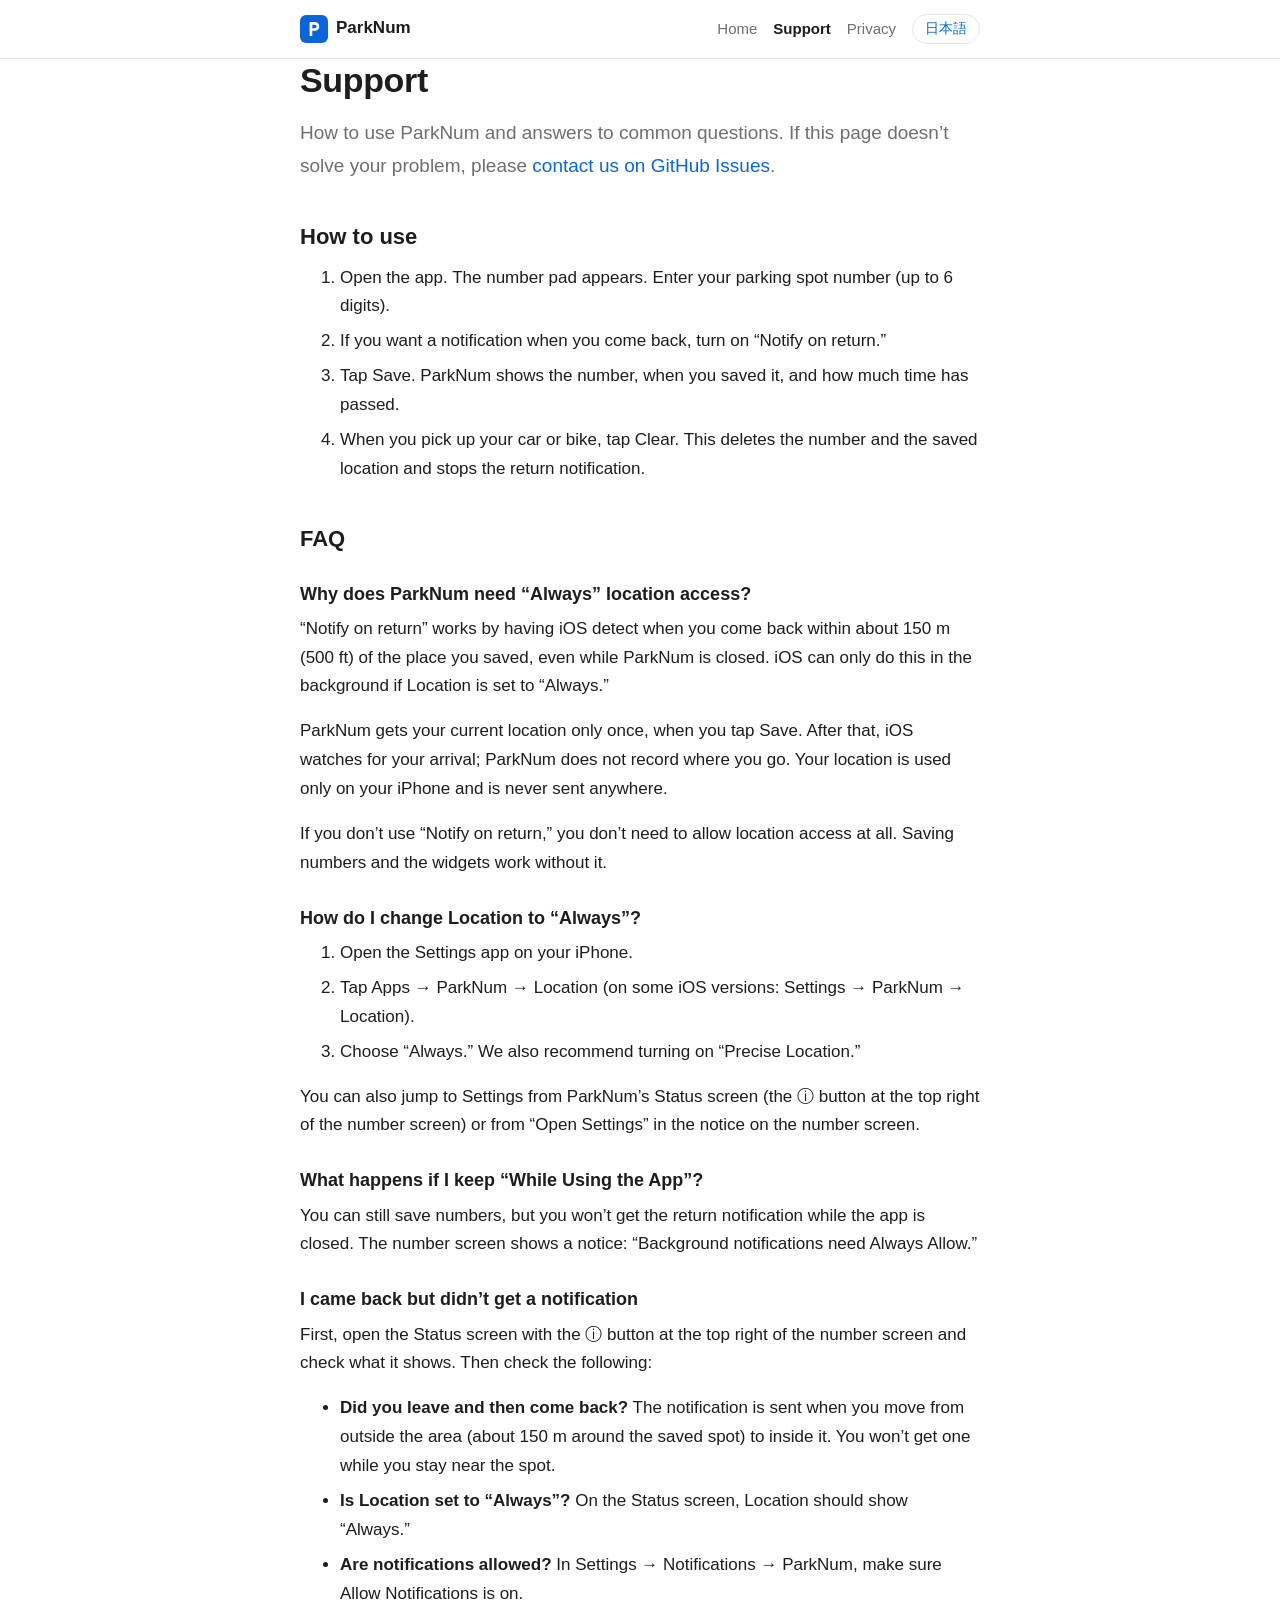
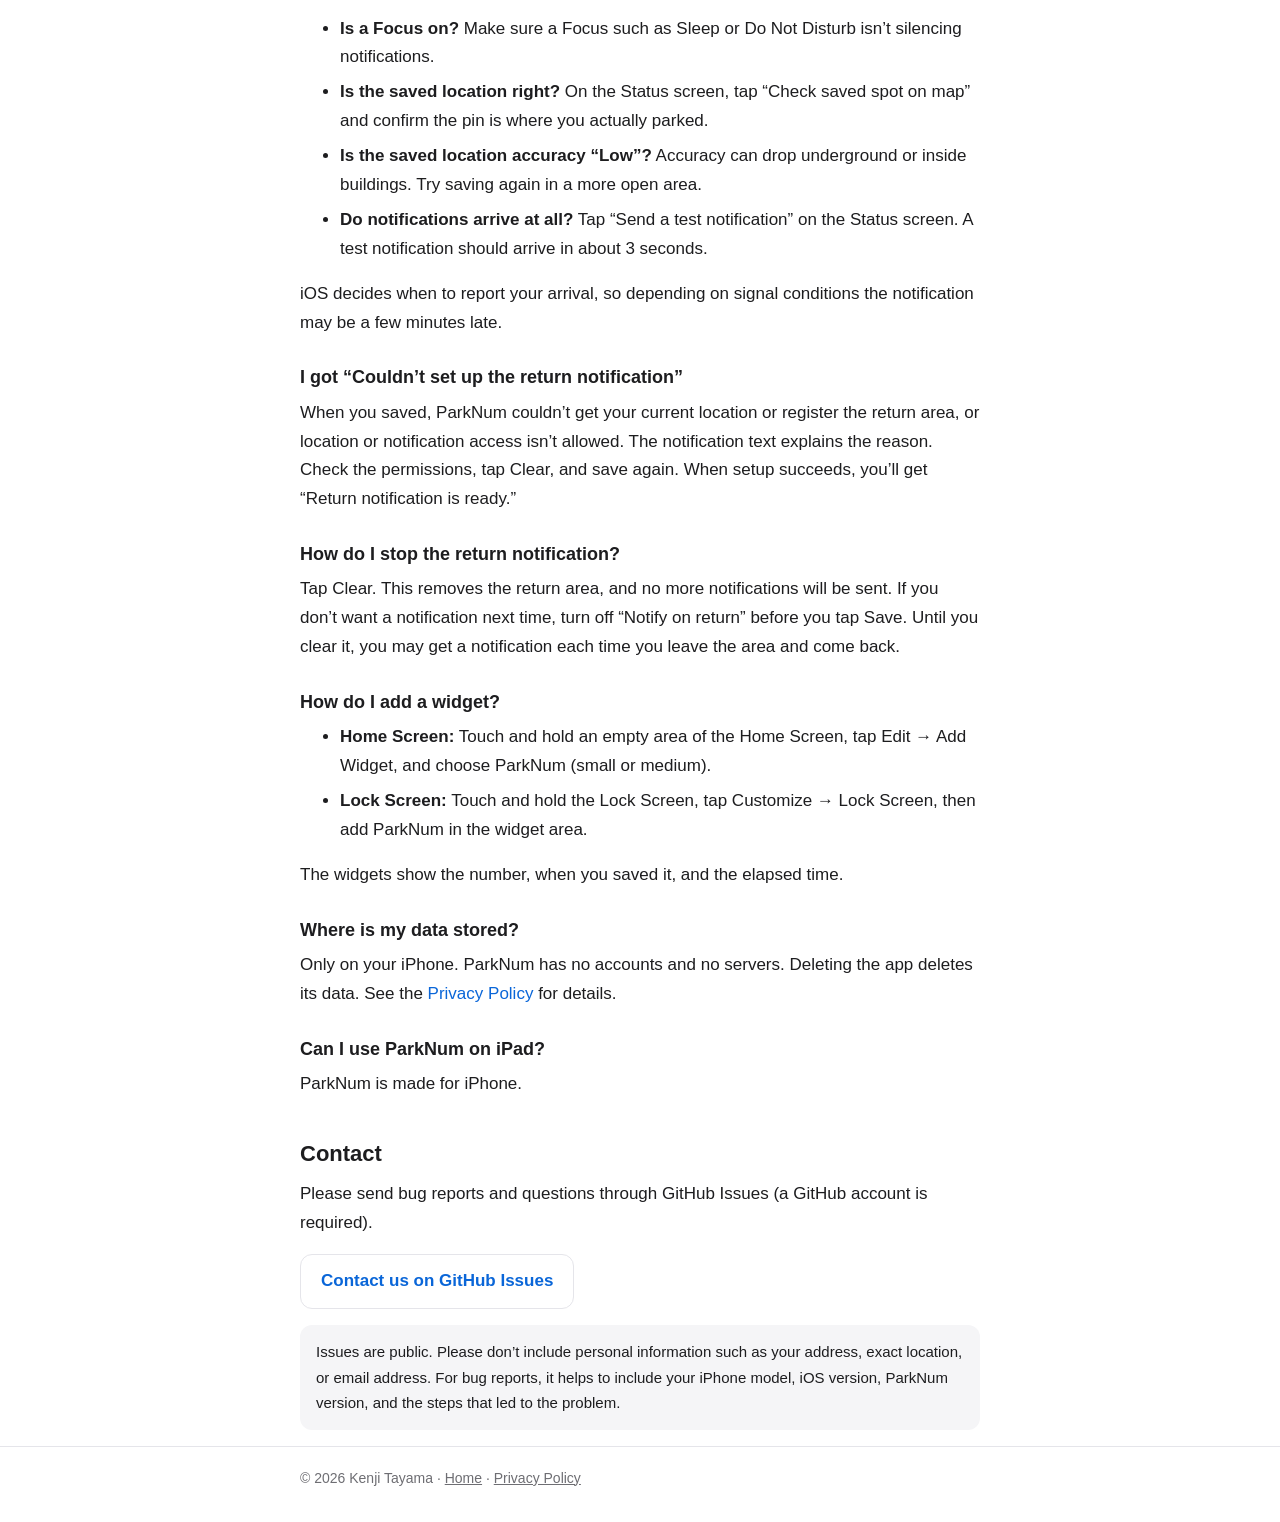
==== en/support/index.html @ 663cba03 "Add ParkNum website: intro, support, and privacy policy in Japanese and English" ====
<!doctype html>
<html lang="en">
<head>
<meta charset="utf-8">
<meta name="viewport" content="width=device-width, initial-scale=1">
<title>Support — ParkNum</title>
<meta name="description" content="How to use ParkNum, setting Location to Always, what to check when notifications don’t arrive, and how to contact us.">
<link rel="alternate" hreflang="ja" href="https://kenjitayama.github.io/parknum-site/ja/support/">
<link rel="alternate" hreflang="en" href="https://kenjitayama.github.io/parknum-site/en/support/">
<link rel="icon" href="../../assets/icon.svg" type="image/svg+xml">
<link rel="stylesheet" href="../../assets/style.css">
</head>
<body>
<header class="site">
  <div class="wrap">
    <a class="brand" href="../"><img src="../../assets/icon.svg" alt="">ParkNum</a>
    <nav class="site">
      <a href="../">Home</a>
      <a href="./" aria-current="page">Support</a>
      <a href="../privacy/">Privacy</a>
    </nav>
    <a class="lang" href="../../ja/support/" hreflang="ja" lang="ja">日本語</a>
  </div>
</header>

<main class="wrap">
  <h1>Support</h1>
  <p class="lead">How to use ParkNum and answers to common questions. If this page doesn’t solve your problem, please <a href="#contact">contact us on GitHub Issues</a>.</p>

  <h2 id="how-to">How to use</h2>
  <ol>
    <li>Open the app. The number pad appears. Enter your parking spot number (up to 6 digits).</li>
    <li>If you want a notification when you come back, turn on “Notify on return.”</li>
    <li>Tap Save. ParkNum shows the number, when you saved it, and how much time has passed.</li>
    <li>When you pick up your car or bike, tap Clear. This deletes the number and the saved location and stops the return notification.</li>
  </ol>

  <h2 id="faq">FAQ</h2>

  <h3 id="always">Why does ParkNum need “Always” location access?</h3>
  <p>“Notify on return” works by having iOS detect when you come back within about 150 m (500 ft) of the place you saved, even while ParkNum is closed. iOS can only do this in the background if Location is set to “Always.”</p>
  <p>ParkNum gets your current location only once, when you tap Save. After that, iOS watches for your arrival; ParkNum does not record where you go. Your location is used only on your iPhone and is never sent anywhere.</p>
  <p>If you don’t use “Notify on return,” you don’t need to allow location access at all. Saving numbers and the widgets work without it.</p>

  <h3 id="set-always">How do I change Location to “Always”?</h3>
  <ol>
    <li>Open the Settings app on your iPhone.</li>
    <li>Tap Apps → ParkNum → Location (on some iOS versions: Settings → ParkNum → Location).</li>
    <li>Choose “Always.” We also recommend turning on “Precise Location.”</li>
  </ol>
  <p>You can also jump to Settings from ParkNum’s Status screen (the ⓘ button at the top right of the number screen) or from “Open Settings” in the notice on the number screen.</p>

  <h3 id="when-in-use">What happens if I keep “While Using the App”?</h3>
  <p>You can still save numbers, but you won’t get the return notification while the app is closed. The number screen shows a notice: “Background notifications need Always Allow.”</p>

  <h3 id="no-notification">I came back but didn’t get a notification</h3>
  <p>First, open the Status screen with the ⓘ button at the top right of the number screen and check what it shows. Then check the following:</p>
  <ul>
    <li><strong>Did you leave and then come back?</strong> The notification is sent when you move from outside the area (about 150 m around the saved spot) to inside it. You won’t get one while you stay near the spot.</li>
    <li><strong>Is Location set to “Always”?</strong> On the Status screen, Location should show “Always.”</li>
    <li><strong>Are notifications allowed?</strong> In Settings → Notifications → ParkNum, make sure Allow Notifications is on.</li>
    <li><strong>Is a Focus on?</strong> Make sure a Focus such as Sleep or Do Not Disturb isn’t silencing notifications.</li>
    <li><strong>Is the saved location right?</strong> On the Status screen, tap “Check saved spot on map” and confirm the pin is where you actually parked.</li>
    <li><strong>Is the saved location accuracy “Low”?</strong> Accuracy can drop underground or inside buildings. Try saving again in a more open area.</li>
    <li><strong>Do notifications arrive at all?</strong> Tap “Send a test notification” on the Status screen. A test notification should arrive in about 3 seconds.</li>
  </ul>
  <p>iOS decides when to report your arrival, so depending on signal conditions the notification may be a few minutes late.</p>

  <h3 id="setup-failed">I got “Couldn’t set up the return notification”</h3>
  <p>When you saved, ParkNum couldn’t get your current location or register the return area, or location or notification access isn’t allowed. The notification text explains the reason. Check the permissions, tap Clear, and save again. When setup succeeds, you’ll get “Return notification is ready.”</p>

  <h3 id="stop">How do I stop the return notification?</h3>
  <p>Tap Clear. This removes the return area, and no more notifications will be sent. If you don’t want a notification next time, turn off “Notify on return” before you tap Save. Until you clear it, you may get a notification each time you leave the area and come back.</p>

  <h3 id="widget">How do I add a widget?</h3>
  <ul>
    <li><strong>Home Screen:</strong> Touch and hold an empty area of the Home Screen, tap Edit → Add Widget, and choose ParkNum (small or medium).</li>
    <li><strong>Lock Screen:</strong> Touch and hold the Lock Screen, tap Customize → Lock Screen, then add ParkNum in the widget area.</li>
  </ul>
  <p>The widgets show the number, when you saved it, and the elapsed time.</p>

  <h3 id="data">Where is my data stored?</h3>
  <p>Only on your iPhone. ParkNum has no accounts and no servers. Deleting the app deletes its data. See the <a href="../privacy/">Privacy Policy</a> for details.</p>

  <h3 id="ipad">Can I use ParkNum on iPad?</h3>
  <p>ParkNum is made for iPhone.</p>

  <h2 id="contact">Contact</h2>
  <p>Please send bug reports and questions through GitHub Issues (a GitHub account is required).</p>
  <p><a class="button" href="https://github.com/kenjitayama/parknum-site/issues/new/choose">Contact us on GitHub Issues</a></p>
  <p class="note">Issues are public. Please don’t include personal information such as your address, exact location, or email address. For bug reports, it helps to include your iPhone model, iOS version, ParkNum version, and the steps that led to the problem.</p>
</main>

<footer class="site">
  <div class="wrap">
    © 2026 Kenji Tayama · <a href="../">Home</a> · <a href="../privacy/">Privacy Policy</a>
  </div>
</footer>
</body>
</html>
---- assets/style.css ----
:root {
  --bg: #ffffff;
  --fg: #1d1d1f;
  --muted: #6e6e73;
  --line: #e5e5ea;
  --card: #f5f5f7;
  --accent: #0a66d8;
  color-scheme: light dark;
}

@media (prefers-color-scheme: dark) {
  :root {
    --bg: #000000;
    --fg: #f5f5f7;
    --muted: #a1a1a6;
    --line: #2c2c2e;
    --card: #1c1c1e;
    --accent: #4a9dff;
  }
}

* { box-sizing: border-box; }

html { -webkit-text-size-adjust: 100%; }

body {
  margin: 0;
  background: var(--bg);
  color: var(--fg);
  font-family: -apple-system, BlinkMacSystemFont, "Helvetica Neue", "Hiragino Sans", "Hiragino Kaku Gothic ProN", "Noto Sans JP", "Segoe UI", Roboto, sans-serif;
  font-size: 17px;
  line-height: 1.7;
}

a { color: var(--accent); text-decoration: none; }
a:hover { text-decoration: underline; }

.wrap { max-width: 720px; margin: 0 auto; padding: 0 20px; }

header.site {
  border-bottom: 1px solid var(--line);
}
header.site .wrap {
  display: flex;
  align-items: center;
  gap: 16px;
  flex-wrap: wrap;
  padding-top: 14px;
  padding-bottom: 14px;
}
.brand {
  display: flex;
  align-items: center;
  gap: 8px;
  font-weight: 700;
  color: var(--fg);
  margin-right: auto;
}
.brand img { width: 28px; height: 28px; }
nav.site { display: flex; gap: 16px; font-size: 15px; }
nav.site a { color: var(--muted); }
nav.site a[aria-current="page"] { color: var(--fg); font-weight: 600; }
.lang {
  font-size: 14px;
  border: 1px solid var(--line);
  border-radius: 999px;
  padding: 2px 12px;
}

main { padding: 40px 0 56px; }

h1 { font-size: 34px; line-height: 1.25; margin: 0 0 16px; letter-spacing: -0.01em; }
h2 { font-size: 22px; line-height: 1.35; margin: 40px 0 12px; }
h3 { font-size: 18px; line-height: 1.4; margin: 28px 0 8px; }
p, ul, ol { margin: 0 0 16px; }
li { margin-bottom: 6px; }
.lead { font-size: 19px; color: var(--muted); }
.muted { color: var(--muted); font-size: 15px; }

.features {
  list-style: none;
  padding: 0;
  display: grid;
  gap: 12px;
}
.features li {
  background: var(--card);
  border-radius: 14px;
  padding: 16px 18px;
  margin: 0;
}
.features strong { display: block; margin-bottom: 2px; }

.facts {
  display: grid;
  grid-template-columns: max-content 1fr;
  gap: 6px 20px;
  margin: 0 0 16px;
}
.facts dt { color: var(--muted); }
.facts dd { margin: 0; }

details {
  border-bottom: 1px solid var(--line);
  padding: 12px 0;
}
details summary {
  cursor: pointer;
  font-weight: 600;
}
details[open] summary { margin-bottom: 8px; }

.note {
  background: var(--card);
  border-radius: 12px;
  padding: 14px 16px;
  font-size: 15px;
}

.choice { display: flex; gap: 12px; flex-wrap: wrap; margin-top: 24px; }
.button {
  display: inline-block;
  border: 1px solid var(--line);
  border-radius: 12px;
  padding: 12px 20px;
  font-weight: 600;
}

footer.site {
  border-top: 1px solid var(--line);
  padding: 20px 0 32px;
  font-size: 14px;
  color: var(--muted);
}
footer.site a { color: var(--muted); text-decoration: underline; }
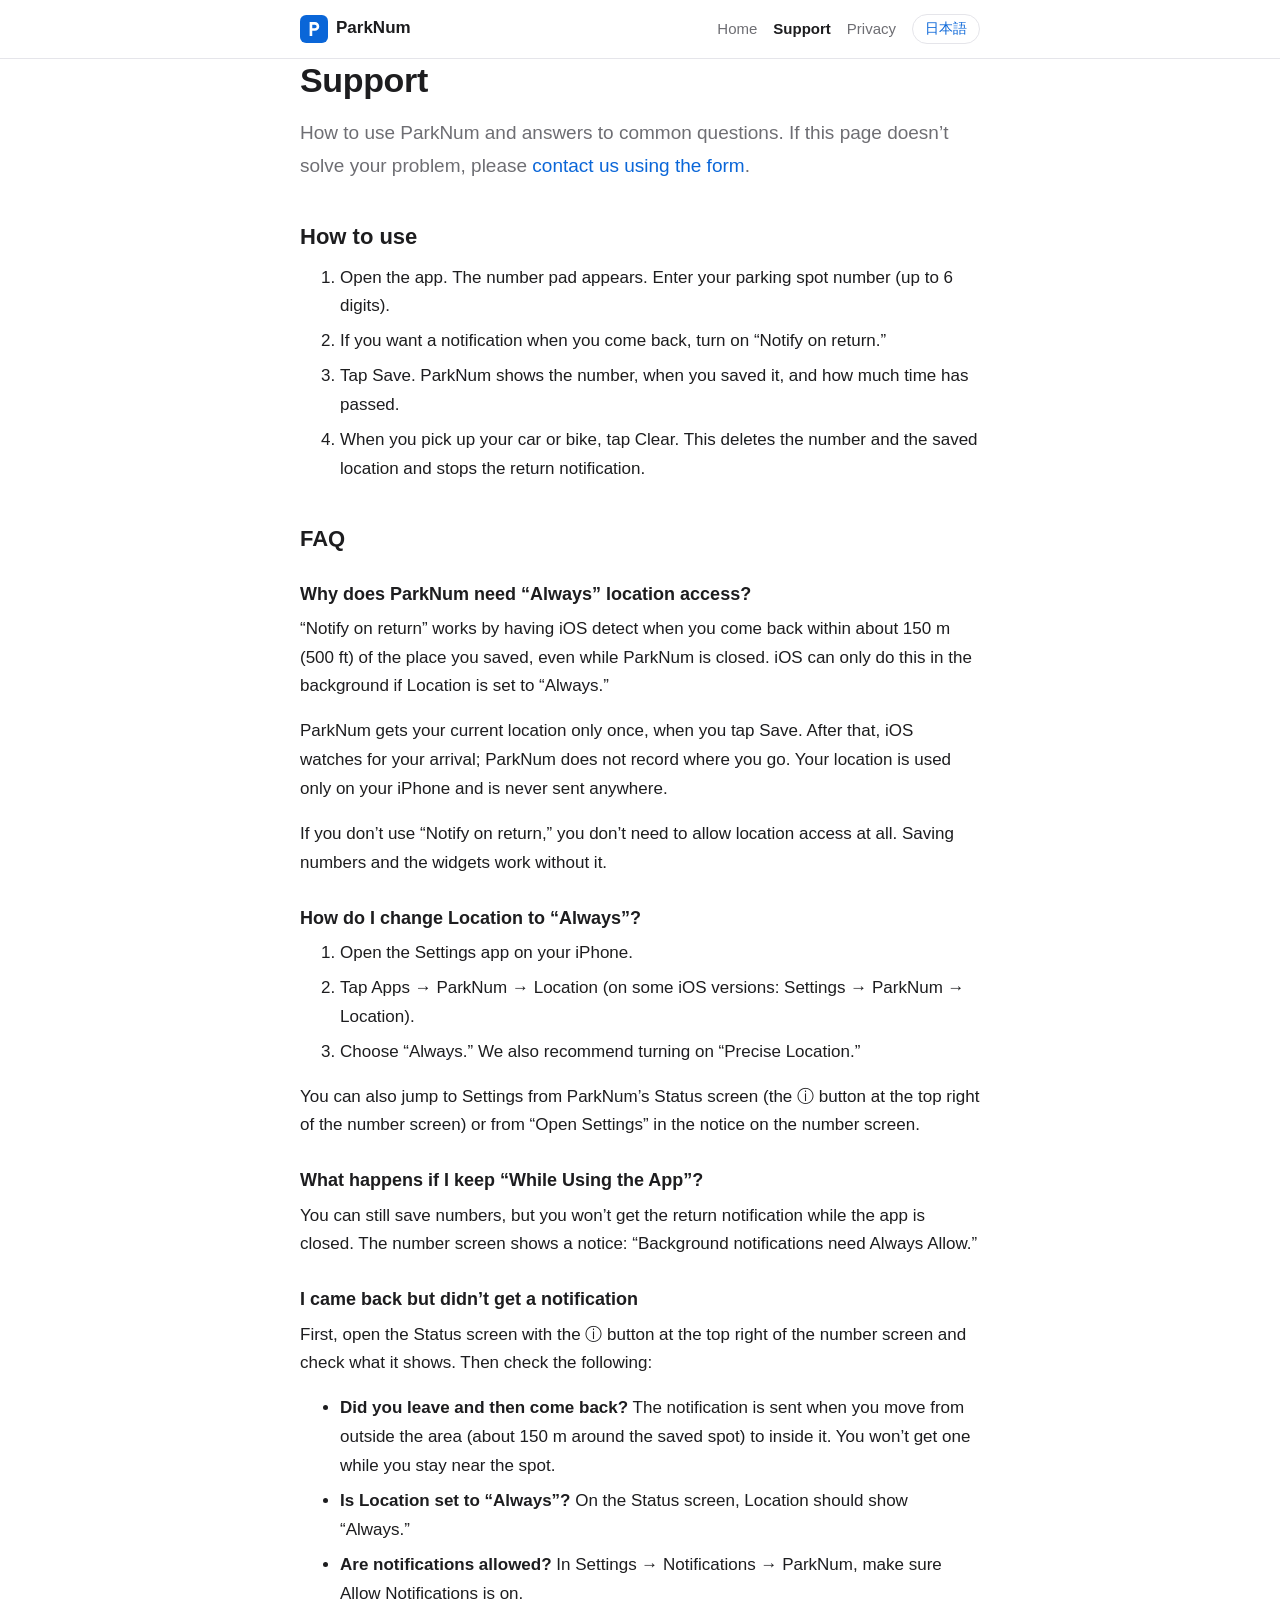
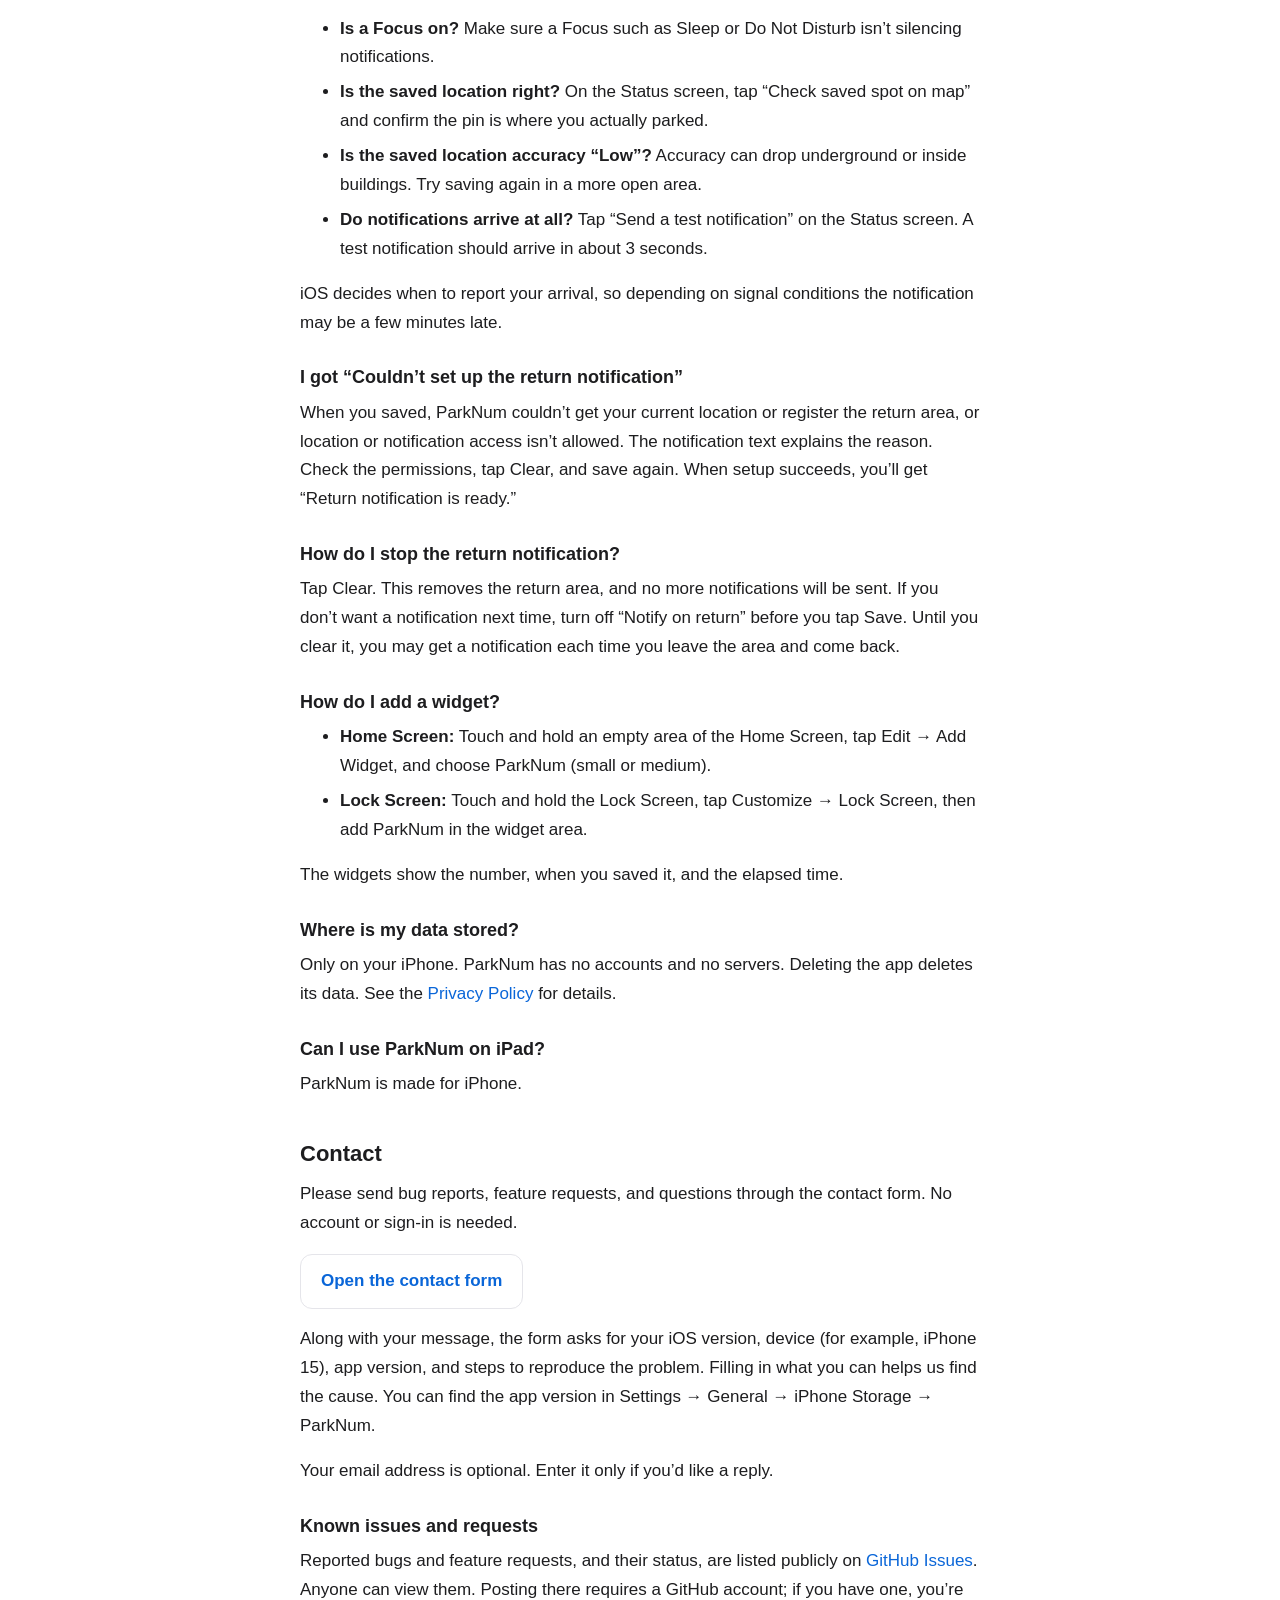
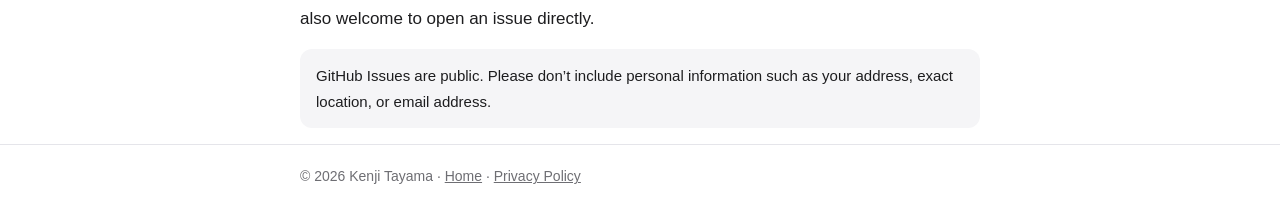
==== commit 2f65a1dc: "Make the Google Form the primary support contact and link the known-issues list" ====
--- a/en/support/index.html
+++ b/en/support/index.html
@@ -25,7 +25,7 @@
 
 <main class="wrap">
   <h1>Support</h1>
-  <p class="lead">How to use ParkNum and answers to common questions. If this page doesn’t solve your problem, please <a href="#contact">contact us on GitHub Issues</a>.</p>
+  <p class="lead">How to use ParkNum and answers to common questions. If this page doesn’t solve your problem, please <a href="#contact">contact us using the form</a>.</p>
 
   <h2 id="how-to">How to use</h2>
   <ol>
@@ -86,9 +86,14 @@
   <p>ParkNum is made for iPhone.</p>
 
   <h2 id="contact">Contact</h2>
-  <p>Please send bug reports and questions through GitHub Issues (a GitHub account is required).</p>
-  <p><a class="button" href="https://github.com/kenjitayama/parknum-site/issues/new/choose">Contact us on GitHub Issues</a></p>
-  <p class="note">Issues are public. Please don’t include personal information such as your address, exact location, or email address. For bug reports, it helps to include your iPhone model, iOS version, ParkNum version, and the steps that led to the problem.</p>
+  <p>Please send bug reports, feature requests, and questions through the contact form. No account or sign-in is needed.</p>
+  <p><a class="button" href="https://forms.gle/H2Dxd4RhXW7EbtMq8">Open the contact form</a></p>
+  <p>Along with your message, the form asks for your iOS version, device (for example, iPhone 15), app version, and steps to reproduce the problem. Filling in what you can helps us find the cause. You can find the app version in Settings → General → iPhone Storage → ParkNum.</p>
+  <p>Your email address is optional. Enter it only if you’d like a reply.</p>
+
+  <h3 id="known-issues">Known issues and requests</h3>
+  <p>Reported bugs and feature requests, and their status, are listed publicly on <a href="https://github.com/kenjitayama/ParkNum/issues">GitHub Issues</a>. Anyone can view them. Posting there requires a GitHub account; if you have one, you’re also welcome to open an issue directly.</p>
+  <p class="note">GitHub Issues are public. Please don’t include personal information such as your address, exact location, or email address.</p>
 </main>
 
 <footer class="site">
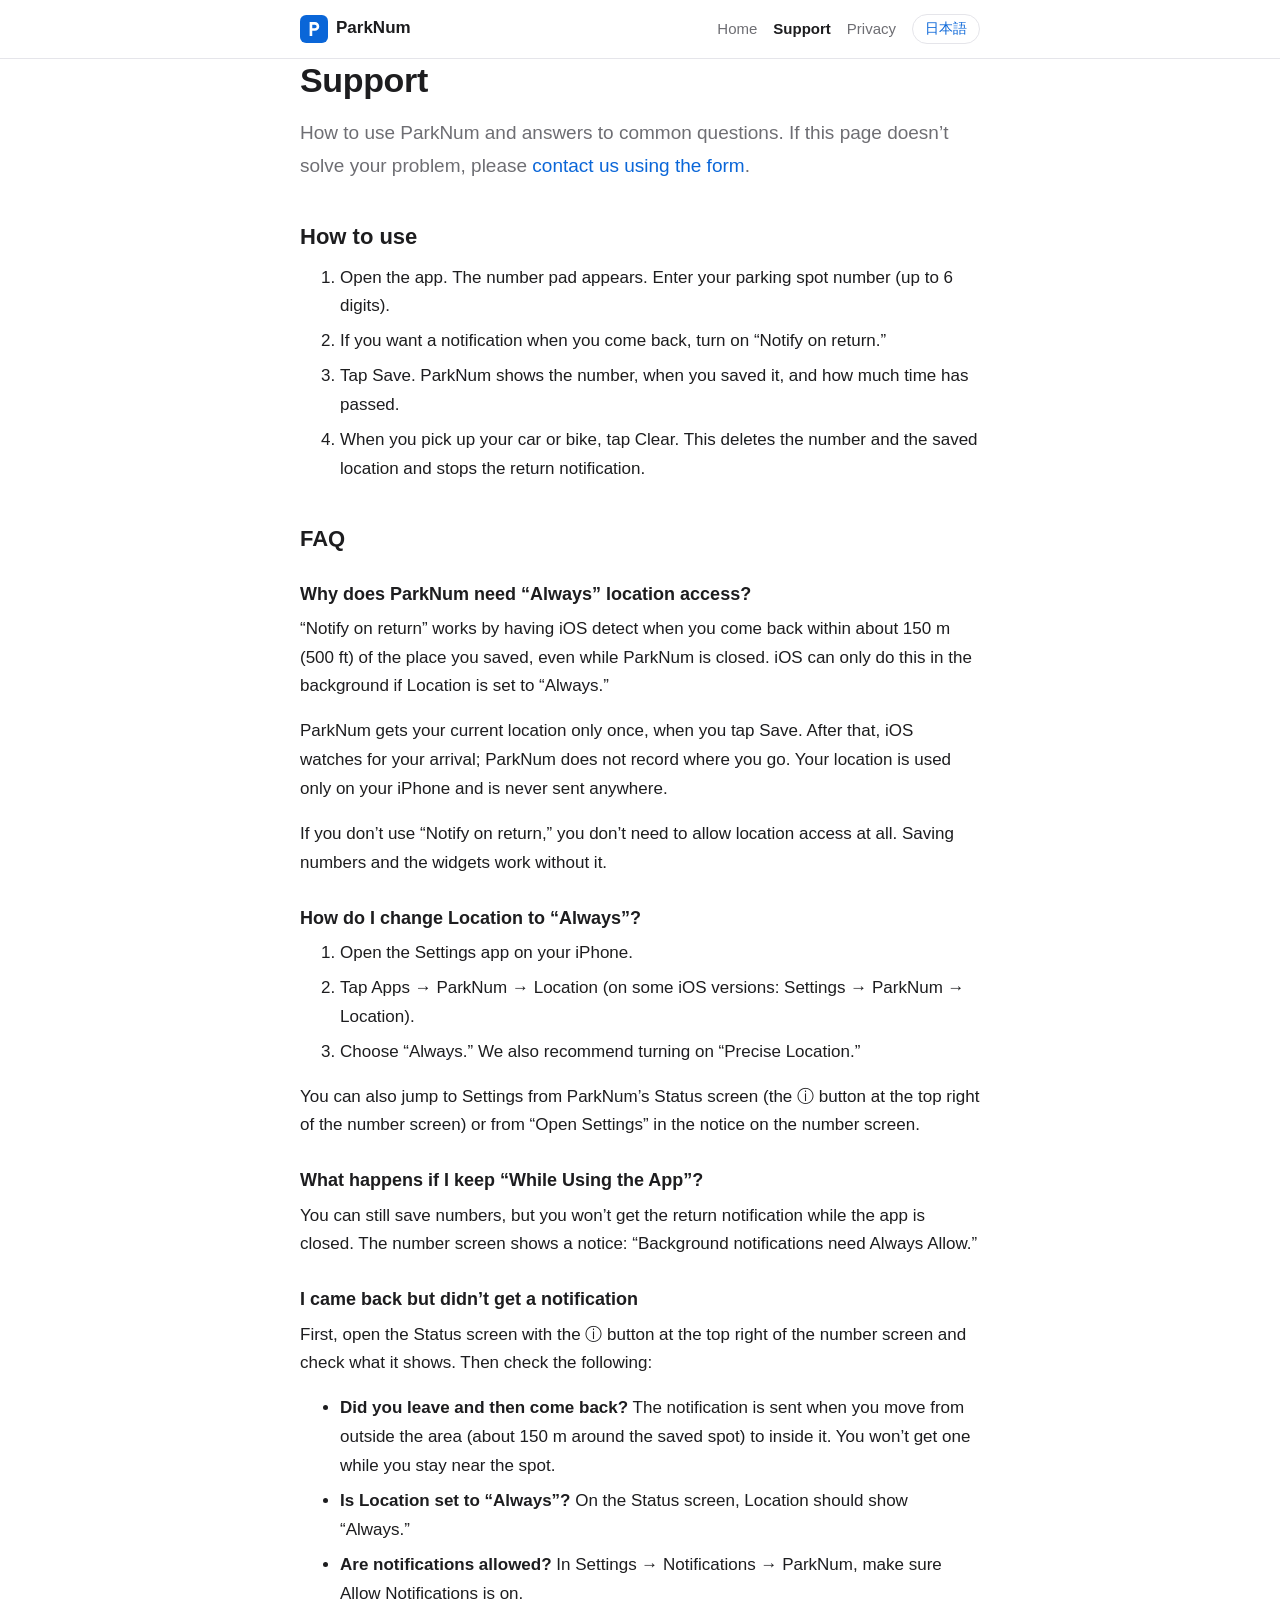
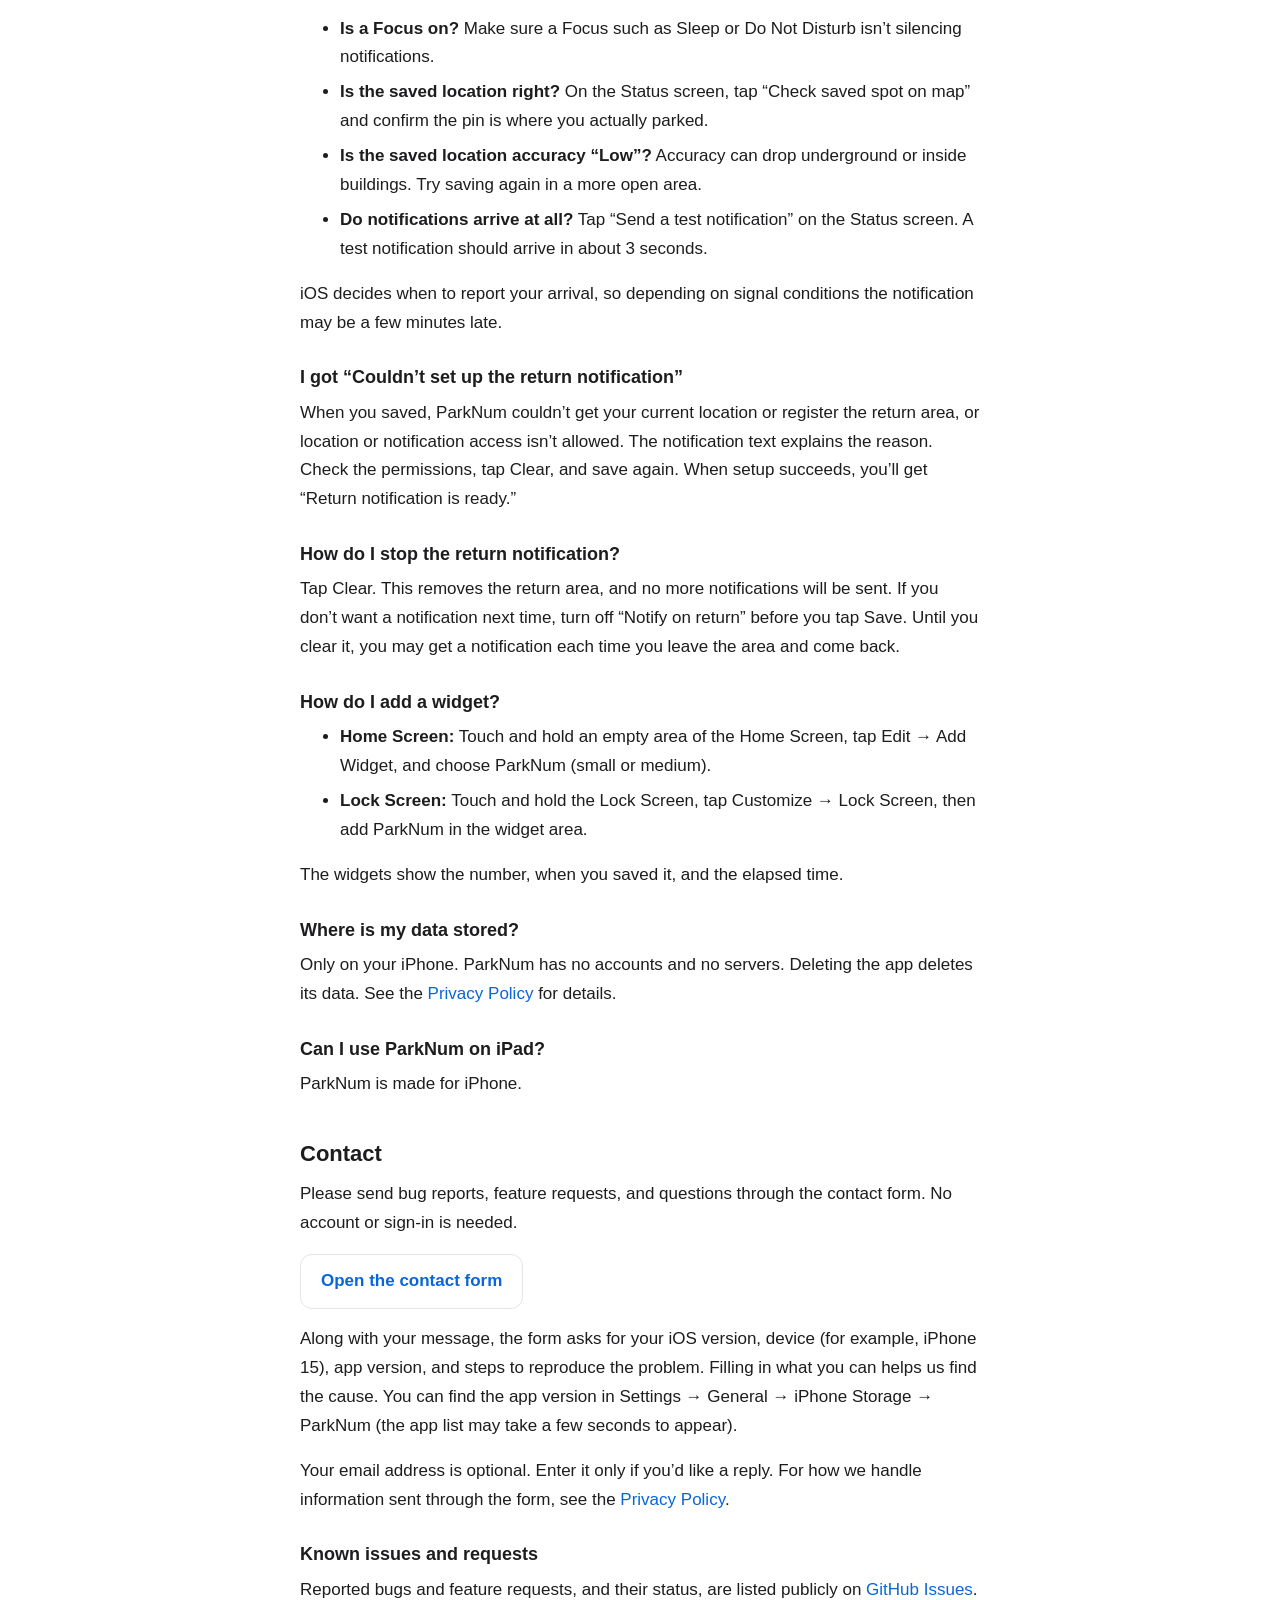
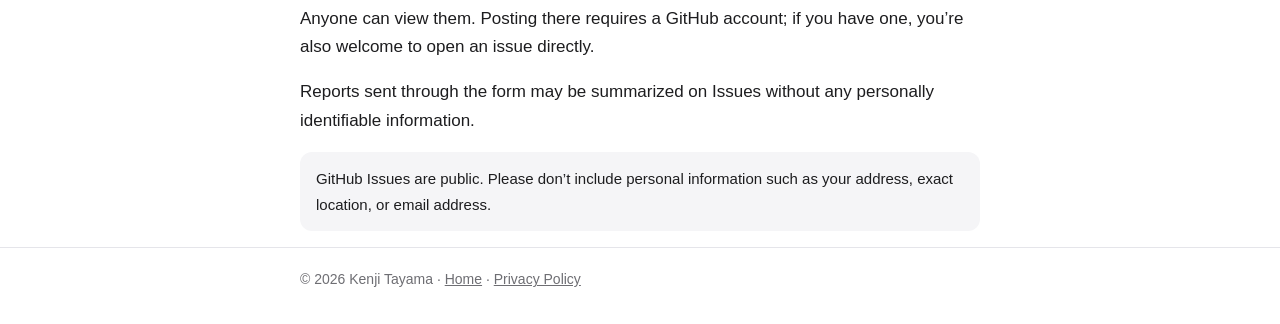
==== commit c2263ff5: "Describe information received through the contact form in the privacy policy" ====
--- a/en/support/index.html
+++ b/en/support/index.html
@@ -88,11 +88,12 @@
   <h2 id="contact">Contact</h2>
   <p>Please send bug reports, feature requests, and questions through the contact form. No account or sign-in is needed.</p>
   <p><a class="button" href="https://forms.gle/H2Dxd4RhXW7EbtMq8">Open the contact form</a></p>
-  <p>Along with your message, the form asks for your iOS version, device (for example, iPhone 15), app version, and steps to reproduce the problem. Filling in what you can helps us find the cause. You can find the app version in Settings → General → iPhone Storage → ParkNum.</p>
-  <p>Your email address is optional. Enter it only if you’d like a reply.</p>
+  <p>Along with your message, the form asks for your iOS version, device (for example, iPhone 15), app version, and steps to reproduce the problem. Filling in what you can helps us find the cause. You can find the app version in Settings → General → iPhone Storage → ParkNum (the app list may take a few seconds to appear).</p>
+  <p>Your email address is optional. Enter it only if you’d like a reply. For how we handle information sent through the form, see the <a href="../privacy/#inquiries">Privacy Policy</a>.</p>
 
   <h3 id="known-issues">Known issues and requests</h3>
-  <p>Reported bugs and feature requests, and their status, are listed publicly on <a href="https://github.com/kenjitayama/ParkNum/issues">GitHub Issues</a>. Anyone can view them. Posting there requires a GitHub account; if you have one, you’re also welcome to open an issue directly.</p>
+  <p>Reported bugs and feature requests, and their status, are listed publicly on <a href="https://github.com/kenjitayama/parknum-site/issues">GitHub Issues</a>. Anyone can view them. Posting there requires a GitHub account; if you have one, you’re also welcome to open an issue directly.</p>
+  <p>Reports sent through the form may be summarized on Issues without any personally identifiable information.</p>
   <p class="note">GitHub Issues are public. Please don’t include personal information such as your address, exact location, or email address.</p>
 </main>
 
